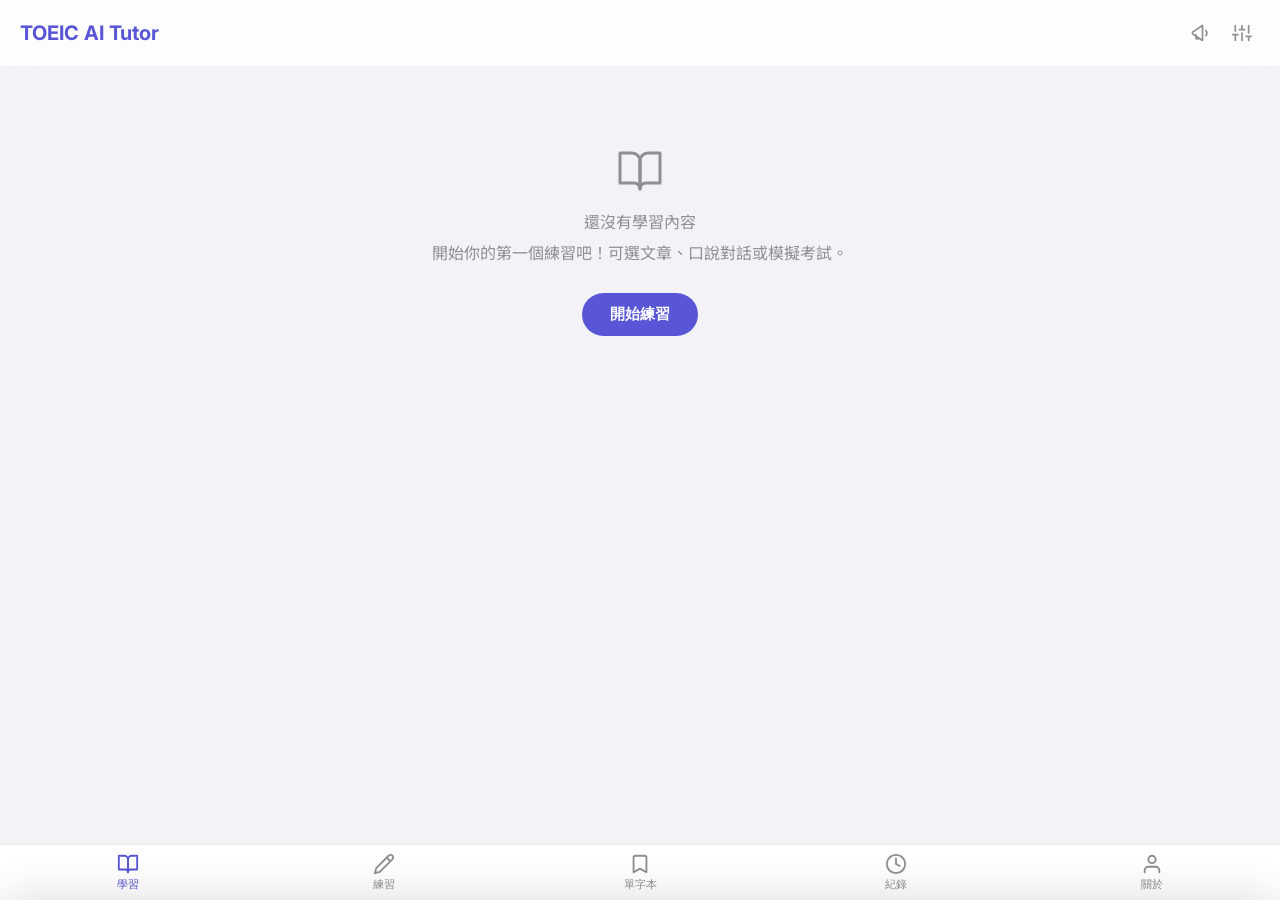
==== index.html @ 7ef3a1c5 "feat: 整合 PR #1 多 Provider（Gemini + OpenAI）支援 - 新增 OpenAI 文章生成、TTS、考試與單字查詢（apiOpenAI.js） - 新增供應商分派層 a" ====
<!DOCTYPE html>
<html lang="zh-TW">
<head>
    <meta charset="UTF-8">
    <meta name="viewport" content="width=device-width, initial-scale=1.0, maximum-scale=1.0, user-scalable=no">
    <title>TOEIC AI Tutor</title>
    <meta name="apple-mobile-web-app-capable" content="yes">
    <meta name="apple-mobile-web-app-status-bar-style" content="black-translucent">
    <meta name="theme-color" content="#5856D6">
    <link rel="manifest" href="./manifest.json">
    <link rel="apple-touch-icon" href="./assets/icons/icon-192.png">
    <link rel="preconnect" href="https://fonts.googleapis.com">
    <link rel="preconnect" href="https://fonts.gstatic.com" crossorigin>
    <link href="https://fonts.googleapis.com/css2?family=Inter:wght@400;500;600;700&family=Noto+Sans+TC:wght@400;500;700&display=swap" rel="stylesheet">
    <style>
      html.app-booting body > * {
        visibility: hidden;
      }
      html, body {
        -webkit-text-size-adjust: 100%;
        text-size-adjust: 100%;
      }
      html.app-booting #bootLoading {
        visibility: visible;
      }
      #bootLoading {
        position: fixed;
        inset: 0;
        display: flex;
        align-items: center;
        justify-content: center;
        background: #f2f2f7;
        z-index: 99999;
        contain: layout paint;
      }
      #bootLoading .boot-loading-card {
        display: flex;
        flex-direction: column;
        align-items: center;
        gap: 10px;
        color: #5856d6;
        font-weight: 600;
        line-height: 1;
      }
      #bootLoading .boot-loading-spinner {
        width: 30px;
        height: 30px;
        box-sizing: border-box;
        border-radius: 50%;
        border: 3px solid rgba(88, 86, 214, 0.2);
        border-top-color: #5856d6;
        animation: boot-spin 0.8s linear infinite;
      }
      @keyframes boot-spin {
        from { transform: rotate(0deg); }
        to { transform: rotate(360deg); }
      }
    </style>
    <!-- Google tag (gtag.js) -->
    <script async src="https://www.googletagmanager.com/gtag/js?id=G-3KMB363K29"></script>
    <script>
      window.dataLayer = window.dataLayer || [];
      function gtag(){dataLayer.push(arguments);}
      gtag('js', new Date());
      gtag('config', 'G-3KMB363K29');
    </script>
    <script src="https://accounts.google.com/gsi/client" async defer></script>
    <script>
      (function bootstrapAppAssets() {
        document.documentElement.classList.add('app-booting');
        var cssReady = false;
        var appReady = false;
        var revealed = false;
        var revealTimer = null;

        function revealApp() {
          if (revealed) return;
          revealed = true;
          if (revealTimer) clearTimeout(revealTimer);
          document.documentElement.classList.remove('app-booting');
          var loadingEl = document.getElementById('bootLoading');
          if (loadingEl) loadingEl.remove();
        }

        function checkReady() {
          if (cssReady && appReady) {
            revealApp();
          }
        }

        window.addEventListener('toeic-app-ready', function () {
          appReady = true;
          checkReady();
        }, { once: true });

        revealTimer = setTimeout(revealApp, 5000);

        function mountAssets(version) {
          var suffix = version ? ("?v=" + encodeURIComponent(version)) : "";
          var style = document.createElement('link');
          style.rel = 'stylesheet';
          style.href = "./assets/css/styles.css" + suffix;
          style.onload = function () {
            cssReady = true;
            checkReady();
          };
          style.onerror = function () {
            cssReady = true;
            checkReady();
          };
          document.head.appendChild(style);

          var entry = document.createElement('script');
          entry.type = 'module';
          entry.src = "./assets/js/main.js" + suffix;
          entry.onerror = revealApp;
          document.head.appendChild(entry);
        }

        fetch("./version.json?t=" + Date.now())
          .then(function (res) { return res.ok ? res.json() : null; })
          .then(function (data) {
            window.__TOEIC_VERSION_INFO__ = data || null;
            mountAssets(data && data.version ? data.version : "");
          })
          .catch(function () {
            window.__TOEIC_VERSION_INFO__ = null;
            mountAssets("");
          });
      })();
    </script>
</head>
<body>
    <div id="bootLoading" aria-live="polite" aria-label="Loading">
        <div class="boot-loading-card">
            <div class="boot-loading-spinner"></div>
            <div>Loading...</div>
        </div>
    </div>

    <header>
        <h1 data-i18n="appTitle">TOEIC AI Tutor</h1>
        <div class="header-right">
            <button class="announcement-btn" id="btnAnnouncement" aria-label="Announcement"><svg width="20" height="20" viewBox="0 0 24 24" fill="none" stroke="currentColor" stroke-width="2" stroke-linecap="round" stroke-linejoin="round"><path d="M3 11l12-8v18L3 13v-2Z"/><path d="M7 14v3a2 2 0 0 0 2 2h1"/><path d="M19 9a4 4 0 0 1 0 6"/></svg></button>
            <button class="settings-btn" id="btnSettings"><svg width="20" height="20" viewBox="0 0 24 24" fill="none" stroke="currentColor" stroke-width="2" stroke-linecap="round" stroke-linejoin="round"><path d="M4 21v-7M4 10V3M12 21v-9M12 8V3M20 21v-5M20 12V3M1 14h6M9 8h6M17 16h6"/></svg></button>
        </div>
    </header>

    <!-- TAB: Learn -->
    <div id="tabLearn" class="container">
        <div id="emptyState" class="empty-state">
            <div class="empty-icon"><svg width="48" height="48" viewBox="0 0 24 24" fill="none" stroke="currentColor" stroke-width="1.5" stroke-linecap="round" stroke-linejoin="round"><path d="M2 3h6a4 4 0 0 1 4 4v14a3 3 0 0 0-3-3H2z"/><path d="M22 3h-6a4 4 0 0 0-4 4v14a3 3 0 0 1 3-3h7z"/></svg></div>
            <p data-i18n="emptyTitle">還沒有學習內容</p>
            <p data-i18n="emptyDesc">開始你的第一個練習吧！可選文章、口說對話或模擬考試。</p>
            <button class="cta-btn" data-i18n="emptyStart">開始練習</button>
        </div>
        <div id="learningArea" class="hidden">
            <div class="article-card">
                <div class="article-meta" id="articleMeta"></div>
                <div id="articleContainer"></div>
                <div class="toggle-btn-row">
                    <button class="translate-toggle-btn" id="btnToggleEn">隱藏英文</button>
                    <button class="translate-toggle-btn" id="btnToggleZh">顯示中文</button>
                </div>
            </div>
            <h3 class="section-title" data-i18n="sectionVocabulary">核心單字 Vocabulary</h3>
            <div class="vocab-grid" id="vocabList"></div>
            <h3 class="section-title" id="phraseSectionTitle" data-i18n="sectionPhrases">常用片語 Key Phrases</h3>
            <div id="phraseList"></div>
        </div>
        <div class="hidden" id="speakingSessionView">
            <div class="speaking-status" id="speakingStatus" data-i18n="speakingStatusStopped">尚未開始對話</div>
            <div class="practice-inline-actions">
                <button class="wm-btn speaking-stop-btn speaking-primary-btn" id="btnStopSpeaking" data-i18n="speakingStopBtn">停止對話</button>
                <button class="wm-btn secondary speaking-stop-btn speaking-secondary-btn" id="btnSpeakingBack" data-i18n="speakingBackToConfig">返回主題設定</button>
            </div>
            <div class="speaking-log" id="speakingLog"></div>
        </div>
        <div class="exam-shell hidden" id="examShell">
            <div class="exam-meta" id="examMeta"></div>
            <div class="exam-content" id="examContent"></div>
            <div class="exam-actions" id="examActions"></div>
            <button class="wm-btn secondary exam-back-btn" id="btnExamBack" data-i18n="examBack">返回考試設定</button>
        </div>
    </div>

    <!-- TAB: Practice -->
    <div id="tabPractice" class="container hidden">
        <div class="practice-container">
            <h2 data-i18n="practiceModeTitle">練習模式</h2>
            <p class="subtitle" data-i18n="practiceModeSubtitle">選擇文章、口說或模擬考試</p>

            <div class="practice-mode-switch" id="practiceModeSwitch">
                <button class="practice-mode-btn active" data-mode="article" data-i18n="practiceModeArticle">文章練習</button>
                <button class="practice-mode-btn" data-mode="speaking" data-i18n="practiceModeSpeaking">口說對話</button>
                <button class="practice-mode-btn" data-mode="exam" data-i18n="practiceModeExam">模擬考試</button>
            </div>

            <div class="practice-mode-panel" id="practicePanelArticle">
                <h3 class="practice-label" data-i18n="targetScoreLabel">目標分數</h3>
                <p class="practice-note" data-i18n="targetScoreNote">根據你的多益程度選擇適合難度</p>
                <div class="score-selector" id="scoreSelector"></div>

                <div class="practice-section">
                    <h3 class="practice-label" data-i18n="customTopicLabel">自訂主題（選填）</h3>
                    <input type="text" class="topic-input" id="customTopic" data-i18n-placeholder="customTopicPlaceholder" placeholder="例如：機場報到、商業會議、餐廳點餐...">
                </div>
                <div class="practice-section">
                    <h3 class="practice-label" data-i18n="voiceLabel">朗讀語音</h3>
                    <div class="voice-selector" id="voiceSelector"></div>
                </div>
                <button class="generate-btn" id="btnGenerate" data-i18n="startLearningBtn">開始學習</button>
            </div>

            <div class="practice-mode-panel hidden" id="practicePanelSpeaking">
                <div id="speakingConfigView">
                    <h3 class="practice-label" data-i18n="speakingLevelLabel">口說等級</h3>
                    <div class="score-selector speaking-level-switch" id="speakingLevelSwitch">
                        <button class="score-chip speaking-level-chip" data-level="beginner" data-i18n="speakingLevelBeginner">初級</button>
                        <button class="score-chip speaking-level-chip" data-level="intermediate" data-i18n="speakingLevelIntermediate">中級</button>
                        <button class="score-chip speaking-level-chip" data-level="advanced" data-i18n="speakingLevelAdvanced">困難</button>
                    </div>
                    <div class="practice-section speaking-accent-section">
                        <h3 class="practice-label" data-i18n="speakingAccentLabel">英語腔調</h3>
                        <div class="voice-selector" id="speakingAccentSelector">
                            <button type="button" class="voice-chip" data-accent="us" data-i18n="speakingAccentOptionUsLabel">美式</button>
                            <button type="button" class="voice-chip" data-accent="uk" data-i18n="speakingAccentOptionUkLabel">英式</button>
                            <button type="button" class="voice-chip" data-accent="au" data-i18n="speakingAccentOptionAuLabel">澳洲</button>
                            <button type="button" class="voice-chip" data-accent="in" data-i18n="speakingAccentOptionInLabel">印度</button>
                            <button type="button" class="voice-chip active" data-accent="random" data-i18n="speakingAccentOptionRandomLabel">隨機</button>
                        </div>
                    </div>
                    <h3 class="practice-label" data-i18n="topicSelectLabel">主題（可選一個）</h3>
                    <div class="topic-preset-group" id="speakingPresetGroup">
                        <button class="topic-chip active" data-topic-key="topicAirportBoarding" data-i18n="topicAirportBoarding">機場通關與登機</button>
                        <button class="topic-chip" data-topic-key="topicBusinessMeeting" data-i18n="topicBusinessMeeting">商務會議與簡報</button>
                        <button class="topic-chip" data-topic-key="topicCustomerSupport" data-i18n="topicCustomerSupport">電話客服與問題排除</button>
                        <button class="topic-chip" data-topic-key="topicQuoteNegotiation" data-i18n="topicQuoteNegotiation">報價談判與合約討論</button>
                        <button class="topic-chip" data-topic-key="topicHotelBooking" data-i18n="topicHotelBooking">飯店訂房與改期</button>
                        <button class="topic-chip" data-topic-key="topicRestaurantComplaints" data-i18n="topicRestaurantComplaints">餐廳訂位與抱怨處理</button>
                        <button class="topic-chip" data-topic-key="topicCrossTeamCollaboration" data-i18n="topicCrossTeamCollaboration">跨部門合作與進度追蹤</button>
                        <button class="topic-chip" data-topic-key="topicInterviewSelfIntro" data-i18n="topicInterviewSelfIntro">面試與自我介紹</button>
                    </div>
                    <div class="practice-section">
                        <h3 class="practice-label" data-i18n="customTopicLabel">自訂主題（選填）</h3>
                        <input type="text" class="topic-input" id="speakingCustomTopic" data-i18n-placeholder="speakingCustomTopicPlaceholder" placeholder="例如：談判報價、面試自我介紹、訂房問題處理...">
                    </div>
                    <button class="generate-btn" id="btnStartSpeaking" data-i18n="startSpeakingBtn">開始口說對話</button>
                </div>
            </div>

            <div class="practice-mode-panel hidden" id="practicePanelExam">
                <div id="examConfigView">
                    <h3 class="practice-label" data-i18n="examConfigTitle">考試設定</h3>
                    <p class="practice-note" data-i18n="examConfigNote">依目前目標分數生成四類題目：聽力 3 題 / 閱讀 3 篇 3 題 / 單字 3 題 / 文法 3 題</p>
                    <div class="score-selector" id="examScoreSelector"></div>
                    <button class="generate-btn" id="btnStartExam" data-i18n="startExamBtn">開始模擬考試</button>
                </div>
            </div>
        </div>
    </div>

    <!-- TAB: Vocab -->
    <div id="tabVocab" class="container hidden">
        <div class="vocab-tab-header">
            <h3 class="section-title" data-i18n="vocabNotebookTitle">單字本 Vocabulary</h3>
            <span class="vocab-tab-count" id="vocabCount">0 個單字</span>
        </div>
        <div class="vocab-subtab-switch" id="vocabSubtabSwitch">
            <button class="vocab-subtab-btn active" data-vocab-subtab="notebook" data-i18n="vocabSubtabNotebook">單字本</button>
            <button class="vocab-subtab-btn" data-vocab-subtab="lookup" data-i18n="vocabSubtabLookup">查單字</button>
        </div>
        <div id="vocabNotebookPanel">
            <div id="srsReviewEntry"></div>
            <div id="savedWordsList"></div>
        </div>
        <div id="vocabLookupPanel" class="hidden">
            <div class="vocab-lookup-input-wrap">
                <div class="vocab-lookup-input-inner">
                    <input type="text" id="vocabLookupInput" class="topic-input vocab-lookup-input" data-i18n-placeholder="vocabLookupPlaceholder" placeholder="輸入英文單字或片語，例如: look forward to">
                    <button id="btnClearVocabLookup" class="vocab-clear-btn hidden" aria-label="Clear input">&times;</button>
                </div>
                <button class="generate-btn vocab-lookup-btn" id="btnVocabLookup" data-i18n="vocabLookupBtn">查詢</button>
            </div>
            <p class="vocab-lookup-hint" data-i18n="vocabLookupHint">可查詢單字或常用片語、例句，並加入 SRS 單字本複習。</p>
            <div id="vocabLookupResult"></div>
        </div>
    </div>

    <!-- TAB: History -->
    <div id="tabHistory" class="container hidden">
        <h3 class="section-title" style="margin-top: 10px;" data-i18n="historyTitle">學習紀錄 History</h3>
        <div id="historyList"></div>
        <button id="btnClearHistory" style="font-size:13px; color:red; background:none; border:none; margin-top:10px;" data-i18n="clearAllHistoryBtn">清除全部紀錄</button>
    </div>

    <!-- TAB: About -->
    <div id="tabAbout" class="container hidden">
        <div class="about-page">
            <div class="about-icon-circle">
                <svg width="48" height="48" viewBox="0 0 24 24" fill="none" stroke="currentColor" stroke-width="1.5" stroke-linecap="round" stroke-linejoin="round"><path d="M20 21v-2a4 4 0 0 0-4-4H8a4 4 0 0 0-4 4v2"/><circle cx="12" cy="7" r="4"/></svg>
            </div>
            <h2 class="about-name">Bruce Yang</h2>
            <p class="about-bio" data-i18n-html="aboutBio">TOEIC AI Tutor 開發者<br>熱愛用技術解決學習問題，希望讓每個人都能輕鬆學英文。<br>如果這個工具對你有幫助，歡迎給我一點鼓勵！</p>

            <div class="about-links">
                <a href="https://www.facebook.com/bruce.yang.94" target="_blank" rel="noopener" class="about-link-card">
                    <span class="about-link-icon fb"><svg width="22" height="22" viewBox="0 0 24 24" fill="currentColor"><path d="M24 12.073c0-6.627-5.373-12-12-12s-12 5.373-12 12c0 5.99 4.388 10.954 10.125 11.854v-8.385H7.078v-3.47h3.047V9.43c0-3.007 1.792-4.669 4.533-4.669 1.312 0 2.686.235 2.686.235v2.953H15.83c-1.491 0-1.956.925-1.956 1.874v2.25h3.328l-.532 3.47h-2.796v8.385C19.612 23.027 24 18.062 24 12.073z"/></svg></span>
                    <span class="about-link-text">
                        <span class="about-link-title">Facebook</span>
                        <span class="about-link-desc" data-i18n="aboutFacebookDesc">追蹤我的動態</span>
                    </span>
                    <span class="about-link-arrow"><svg width="16" height="16" viewBox="0 0 24 24" fill="none" stroke="currentColor" stroke-width="2" stroke-linecap="round" stroke-linejoin="round"><polyline points="9 18 15 12 9 6"/></svg></span>
                </a>
                <a href="https://www.linkedin.com/in/chun-hsiang-yang-b17238165" target="_blank" rel="noopener" class="about-link-card">
                    <span class="about-link-icon linkedin"><svg width="22" height="22" viewBox="0 0 24 24" fill="currentColor"><path d="M20.447 20.452h-3.554v-5.569c0-1.328-.027-3.037-1.852-3.037-1.853 0-2.136 1.445-2.136 2.939v5.667H9.351V9h3.414v1.561h.046c.477-.9 1.637-1.85 3.37-1.85 3.601 0 4.267 2.37 4.267 5.455v6.286zM5.337 7.433a2.062 2.062 0 0 1-2.063-2.065 2.064 2.064 0 1 1 2.063 2.065zm1.782 13.019H3.555V9h3.564v11.452zM22.225 0H1.771C.792 0 0 .774 0 1.729v20.542C0 23.227.792 24 1.771 24h20.451C23.2 24 24 23.227 24 22.271V1.729C24 .774 23.2 0 22.222 0h.003z"/></svg></span>
                    <span class="about-link-text">
                        <span class="about-link-title">LinkedIn</span>
                        <span class="about-link-desc" data-i18n="aboutLinkedinDesc">了解我的專業背景</span>
                    </span>
                    <span class="about-link-arrow"><svg width="16" height="16" viewBox="0 0 24 24" fill="none" stroke="currentColor" stroke-width="2" stroke-linecap="round" stroke-linejoin="round"><polyline points="9 18 15 12 9 6"/></svg></span>
                </a>
                <a href="https://github.com/brucefay1115/toeic-learning" target="_blank" rel="noopener" class="about-link-card">
                    <span class="about-link-icon github"><svg width="22" height="22" viewBox="0 0 24 24" fill="currentColor"><path d="M12 .297c-6.63 0-12 5.373-12 12 0 5.303 3.438 9.8 8.205 11.385.6.113.82-.258.82-.577 0-.285-.01-1.04-.015-2.04-3.338.724-4.042-1.61-4.042-1.61C4.422 18.07 3.633 17.7 3.633 17.7c-1.087-.744.084-.729.084-.729 1.205.084 1.838 1.236 1.838 1.236 1.07 1.835 2.809 1.305 3.495.998.108-.776.417-1.305.76-1.605-2.665-.3-5.466-1.332-5.466-5.93 0-1.31.465-2.38 1.235-3.22-.135-.303-.54-1.523.105-3.176 0 0 1.005-.322 3.3 1.23.96-.267 1.98-.399 3-.405 1.02.006 2.04.138 3 .405 2.28-1.552 3.285-1.23 3.285-1.23.645 1.653.24 2.873.12 3.176.765.84 1.23 1.91 1.23 3.22 0 4.61-2.805 5.625-5.475 5.92.42.36.81 1.096.81 2.22 0 1.606-.015 2.896-.015 3.286 0 .315.21.69.825.57C20.565 22.092 24 17.592 24 12.297c0-6.627-5.373-12-12-12"/></svg></span>
                    <span class="about-link-text">
                        <span class="about-link-title">GitHub</span>
                        <span class="about-link-desc" data-i18n="aboutGithubDesc">查看開源程式碼，歡迎 Star ⭐</span>
                    </span>
                    <span class="about-link-arrow"><svg width="16" height="16" viewBox="0 0 24 24" fill="none" stroke="currentColor" stroke-width="2" stroke-linecap="round" stroke-linejoin="round"><polyline points="9 18 15 12 9 6"/></svg></span>
                </a>
                <a href="mailto:brucefay1115@gmail.com" class="about-link-card">
                    <span class="about-link-icon email"><svg width="22" height="22" viewBox="0 0 24 24" fill="none" stroke="currentColor" stroke-width="2" stroke-linecap="round" stroke-linejoin="round"><rect x="2" y="4" width="20" height="16" rx="2"/><path d="m22 7-8.97 5.7a1.94 1.94 0 0 1-2.06 0L2 7"/></svg></span>
                    <span class="about-link-text">
                        <span class="about-link-title" data-i18n="aboutFeedbackTitle">Bug 回報 / 建議</span>
                        <span class="about-link-desc">brucefay1115@gmail.com</span>
                    </span>
                    <span class="about-link-arrow"><svg width="16" height="16" viewBox="0 0 24 24" fill="none" stroke="currentColor" stroke-width="2" stroke-linecap="round" stroke-linejoin="round"><polyline points="9 18 15 12 9 6"/></svg></span>
                </a>
                <a href="https://buymeacoffee.com/brucefay110" target="_blank" rel="noopener" class="about-link-card coffee">
                    <span class="about-link-icon coffee"><svg width="22" height="22" viewBox="0 0 24 24" fill="none" stroke="currentColor" stroke-width="2" stroke-linecap="round" stroke-linejoin="round"><path d="M17 8h1a4 4 0 1 1 0 8h-1"/><path d="M3 8h14v9a4 4 0 0 1-4 4H7a4 4 0 0 1-4-4Z"/><line x1="6" x2="6" y1="2" y2="4"/><line x1="10" x2="10" y1="2" y2="4"/><line x1="14" x2="14" y1="2" y2="4"/></svg></span>
                    <span class="about-link-text">
                        <span class="about-link-title">Buy Me a Coffee</span>
                        <span class="about-link-desc" data-i18n="aboutCoffeeDesc">請我喝杯咖啡，支持持續開發 ☕</span>
                    </span>
                    <span class="about-link-arrow"><svg width="16" height="16" viewBox="0 0 24 24" fill="none" stroke="currentColor" stroke-width="2" stroke-linecap="round" stroke-linejoin="round"><polyline points="9 18 15 12 9 6"/></svg></span>
                </a>
            </div>

            <p class="about-version" id="appVersion"></p>
            <p class="about-footer" data-i18n="aboutFooter">Made with ❤️ by Bruce Yang</p>
        </div>
    </div>

    <nav class="tab-bar">
        <button class="tab-btn active" data-tab="learn">
            <span class="tab-icon"><svg width="22" height="22" viewBox="0 0 24 24" fill="none" stroke="currentColor" stroke-width="2" stroke-linecap="round" stroke-linejoin="round"><path d="M2 3h6a4 4 0 0 1 4 4v14a3 3 0 0 0-3-3H2z"/><path d="M22 3h-6a4 4 0 0 0-4 4v14a3 3 0 0 1 3-3h7z"/></svg></span>
            <span class="tab-label" data-i18n="tabsLearn">學習</span>
        </button>
        <button class="tab-btn" data-tab="practice">
            <span class="tab-icon"><svg width="22" height="22" viewBox="0 0 24 24" fill="none" stroke="currentColor" stroke-width="2" stroke-linecap="round" stroke-linejoin="round"><path d="M17 3a2.85 2.83 0 1 1 4 4L7.5 20.5 2 22l1.5-5.5Z"/><path d="m15 5 4 4"/></svg></span>
            <span class="tab-label" data-i18n="tabsPractice">練習</span>
        </button>
        <button class="tab-btn" data-tab="vocab">
            <span class="tab-icon"><svg width="22" height="22" viewBox="0 0 24 24" fill="none" stroke="currentColor" stroke-width="2" stroke-linecap="round" stroke-linejoin="round"><path d="m19 21-7-4-7 4V5a2 2 0 0 1 2-2h10a2 2 0 0 1 2 2v16z"/></svg></span>
            <span class="tab-label" data-i18n="tabsVocab">單字本</span>
        </button>
        <button class="tab-btn" data-tab="history">
            <span class="tab-icon"><svg width="22" height="22" viewBox="0 0 24 24" fill="none" stroke="currentColor" stroke-width="2" stroke-linecap="round" stroke-linejoin="round"><circle cx="12" cy="12" r="10"/><polyline points="12 6 12 12 16 14"/></svg></span>
            <span class="tab-label" data-i18n="tabsHistory">紀錄</span>
        </button>
        <button class="tab-btn" data-tab="about">
            <span class="tab-icon"><svg width="22" height="22" viewBox="0 0 24 24" fill="none" stroke="currentColor" stroke-width="2" stroke-linecap="round" stroke-linejoin="round"><path d="M20 21v-2a4 4 0 0 0-4-4H8a4 4 0 0 0-4 4v2"/><circle cx="12" cy="7" r="4"/></svg></span>
            <span class="tab-label" data-i18n="tabsAbout">關於</span>
        </button>
    </nav>

    <div class="player-bar hidden" id="playerBar">
        <button class="play-btn" id="btnPlayPause"><svg width="20" height="20" viewBox="0 0 24 24" fill="currentColor" stroke="none"><polygon points="6 3 20 12 6 21 6 3"/></svg></button>
        <div class="progress-container" id="progressContainer"><div class="progress-fill" id="progressBar"></div></div>
        <button class="speed-btn" id="btnSpeed">1.0x</button>
    </div>

    <div class="word-modal" id="wordModal">
        <div class="wm-header">
            <div class="wm-word" id="wmWord">Word</div>
            <button class="large-speaker" id="btnWordAudio"><svg width="24" height="24" viewBox="0 0 24 24" fill="none" stroke="currentColor" stroke-width="2.5" stroke-linecap="round" stroke-linejoin="round"><polygon points="11 5 6 9 2 9 2 15 6 15 11 19 11 5"/><path d="M15.54 8.46a5 5 0 0 1 0 7.07"/></svg></button>
        </div>
        <div class="wm-meta"><span id="wmPos">n.</span> <span id="wmIpa">/IPA/</span></div>
        <div id="wmVerbForms" class="wm-verb-forms hidden" aria-live="polite"></div>
        <div class="wm-def" id="wmDef">Definition</div>
        <div style="font-style: italic; color: #666; margin-bottom: 6px; display: flex; align-items: center;" id="wmEx">
            <span id="wmExText">Example.</span>
            <button class="mini-speaker" id="wmExSpeakBtn" style="margin-left:5px;"><svg width="14" height="14" viewBox="0 0 24 24" fill="none" stroke="currentColor" stroke-width="2.5" stroke-linecap="round" stroke-linejoin="round"><polygon points="11 5 6 9 2 9 2 15 6 15 11 19 11 5"/><path d="M15.54 8.46a5 5 0 0 1 0 7.07"/></svg></button>
        </div>
        <div style="font-size: 14px; color: var(--text-sub); margin-bottom: 20px;" id="wmExZh" class="hidden"></div>
        <div id="wmActionArea" class="wm-actions"></div>
        <button class="wm-btn secondary" data-i18n="settingsClose">關閉</button>
    </div>

    <div class="modal-overlay" id="keyModal">
        <div class="modal-card">
            <div class="settings-scroll-body">
            <h3 data-i18n="settingsTitle">設定</h3>

            <section class="settings-section">
                <h3 class="practice-label settings-label-center" data-i18n="settingsProviderLabel">API 供應商</h3>
                <select id="providerSelect" class="topic-input" style="margin-bottom: 12px;">
                    <option value="gemini">Google Gemini</option>
                    <option value="openai">OpenAI</option>
                </select>
                <h3 class="practice-label settings-label-center" data-i18n="settingsModelLabel">模型</h3>
                <select id="modelSelect" class="topic-input" style="margin-bottom: 8px;"></select>
                <div id="customModelRow" class="hidden" style="margin-bottom: 20px;">
                    <input type="text" id="customModelInput" class="topic-input" style="width:100%; box-sizing:border-box;" placeholder="e.g. gemini-2.5-pro-latest">
                </div>

                <div id="geminiKeySection">
                    <h3 class="practice-label settings-label-center" data-i18n="settingsGeminiApiLabel">Gemini API Key</h3>
                    <a href="https://aistudio.google.com/app/apikey" target="_blank" class="api-guide-link settings-api-guide-link">
                        <svg width="16" height="16" viewBox="0 0 24 24" fill="none" stroke="currentColor" stroke-width="2" stroke-linecap="round" stroke-linejoin="round"><path d="m21 2-2 2m-7.61 7.61a5.5 5.5 0 1 1-7.78 7.78 5.5 5.5 0 0 1 7.78-7.78Zm0 0L15.5 7.5m0 0 3 3L22 7l-3-3m-3.5 3.5L19 4"/></svg>
                        <span><span data-i18n="settingsGetApiKey">點此取得 Google API Key</span><br><span style="font-size:11px; font-weight:400;" data-i18n="settingsGoogleLoginHint">(需登入 Google 帳號)</span></span>
                    </a>
                    <div class="input-group vocab-lookup-input-inner" style="margin-bottom: 8px;">
                        <input type="password" id="apiKeyInput" style="padding-right: 32px;" placeholder="Paste Gemini API Key here...">
                        <button type="button" id="btnClearApiKey" class="vocab-clear-btn hidden" aria-label="Clear input">&times;</button>
                    </div>
                </div>

                <div id="openaiKeySection" class="hidden">
                    <h3 class="practice-label settings-label-center" data-i18n="settingsOpenAIApiLabel">OpenAI API Key</h3>
                    <a href="https://platform.openai.com/api-keys" target="_blank" class="api-guide-link settings-api-guide-link">
                        <svg width="16" height="16" viewBox="0 0 24 24" fill="none" stroke="currentColor" stroke-width="2" stroke-linecap="round" stroke-linejoin="round"><path d="m21 2-2 2m-7.61 7.61a5.5 5.5 0 1 1-7.78 7.78 5.5 5.5 0 0 1 7.78-7.78Zm0 0L15.5 7.5m0 0 3 3L22 7l-3-3m-3.5 3.5L19 4"/></svg>
                        <span><span data-i18n="settingsGetOpenAIApiKey">點此取得 OpenAI API Key</span><br><span style="font-size:11px; font-weight:400;" data-i18n="settingsOpenAILoginHint">(需登入 OpenAI 帳號)</span></span>
                    </a>
                    <div class="input-group vocab-lookup-input-inner" style="margin-bottom: 8px;">
                        <input type="password" id="openaiApiKeyInput" style="padding-right: 32px;" placeholder="Paste OpenAI API Key here...">
                        <button type="button" id="btnClearOpenAIApiKey" class="vocab-clear-btn hidden" aria-label="Clear input">&times;</button>
                    </div>
                </div>

                <button type="button" id="btnTestApiKey" class="wm-btn secondary" style="width:100%; margin-top:4px;" data-i18n="settingsTestApiKey">測試 API Key</button>
                <div id="apiTestResult" style="display:none; font-size:13px; padding:8px 10px; border-radius:8px; margin-top:8px;"></div>
                <p style="font-size: 12px; color: #999; margin-top: 10px;" data-i18n="settingsLocalStorageNote">Key 僅儲存於本地裝置 (IndexedDB)，不會備份到 Google Drive</p>
            </section>

            <section class="settings-section">
                <h3 class="practice-label settings-label-center" data-i18n="settingsLanguageLabel">介面語言</h3>
                <select id="localeSelect" class="topic-input"></select>
                <p style="font-size:12px; color:#999; margin-top:8px;" data-i18n="settingsLanguageHint">AI 解說與翻譯將依此語言輸出。</p>
            </section>

            <section class="settings-section">
            <div class="cloud-section">
                <h4>
                    <svg width="16" height="16" viewBox="0 0 24 24" fill="none" stroke="currentColor" stroke-width="2" stroke-linecap="round" stroke-linejoin="round"><path d="M17.5 19H9a7 7 0 1 1 6.71-9h1.79a4.5 4.5 0 1 1 0 9Z"/></svg>
                    <span data-i18n="cloudBackupTitle">雲端備份 Cloud Backup</span>
                </h4>
                <p style="font-size:12px; color:#999; margin: 0 0 10px;" data-i18n="cloudBackupNote">雲端僅同步學習紀錄與單字，不包含 API Key。</p>
                <div id="cloudAuthArea">
                    <button class="cloud-login-btn" id="btnCloudLogin">
                        <svg width="18" height="18" viewBox="0 0 48 48"><path fill="#EA4335" d="M24 9.5c3.54 0 6.71 1.22 9.21 3.6l6.85-6.85C35.9 2.38 30.47 0 24 0 14.62 0 6.51 5.38 2.56 13.22l7.98 6.19C12.43 13.72 17.74 9.5 24 9.5z"/><path fill="#4285F4" d="M46.98 24.55c0-1.57-.15-3.09-.38-4.55H24v9.02h12.94c-.58 2.96-2.26 5.48-4.78 7.18l7.73 6c4.51-4.18 7.09-10.36 7.09-17.65z"/><path fill="#FBBC05" d="M10.53 28.59c-.48-1.45-.76-2.99-.76-4.59s.27-3.14.76-4.59l-7.98-6.19C.92 16.46 0 20.12 0 24c0 3.88.92 7.54 2.56 10.78l7.97-6.19z"/><path fill="#34A853" d="M24 48c6.48 0 11.93-2.13 15.89-5.81l-7.73-6c-2.15 1.45-4.92 2.3-8.16 2.3-6.26 0-11.57-4.22-13.47-9.91l-7.98 6.19C6.51 42.62 14.62 48 24 48z"/></svg>
                        <span data-i18n="cloudLoginBtn">使用 Google 帳號登入</span>
                    </button>
                </div>
                <div id="cloudUserArea" class="hidden">
                    <div class="cloud-user-info">
                        <div class="cloud-user-avatar" id="cloudAvatar">G</div>
                        <div class="cloud-user-detail">
                            <div class="cloud-user-name" id="cloudUserName">User</div>
                            <div class="cloud-user-email" id="cloudUserEmail">user@gmail.com</div>
                        </div>
                    </div>
                    <div class="cloud-actions">
                        <button class="cloud-action-btn primary" id="btnBackupNow" data-i18n="cloudBackupNowBtn">立即備份</button>
                        <button class="cloud-action-btn" id="btnRestore" data-i18n="cloudRestoreBtn">從雲端還原</button>
                        <button class="cloud-action-btn danger" id="btnCloudLogout" data-i18n="cloudLogoutBtn">登出</button>
                    </div>
                    <div class="cloud-last-sync" id="cloudLastSync"></div>
                </div>
            </div>
            </section>

            <div class="settings-bottom-actions">
                <button class="generate-btn settings-action-btn" id="btnSaveApiKey" data-i18n="settingsSave">儲存</button>
                <button class="wm-btn secondary settings-action-btn" id="btnCloseKeyModal" style="display: none;" data-i18n="settingsClose">關閉</button>
            </div>
            </div>
        </div>
    </div>

    <div class="modal-overlay" id="announcementModal">
        <div class="modal-card announcement-modal-card">
            <h3 id="announcementTitle">公告</h3>
            <p id="announcementMessage" class="announcement-message">載入中...</p>
            <button class="wm-btn secondary" id="btnCloseAnnouncementModal">關閉</button>
        </div>
    </div>

    <div class="srs-overlay hidden" id="srsOverlay">
        <div class="srs-content">
            <div class="srs-top-bar">
                <button class="srs-close-btn"><svg width="24" height="24" viewBox="0 0 24 24" fill="none" stroke="currentColor" stroke-width="2" stroke-linecap="round" stroke-linejoin="round"><path d="M18 6 6 18"/><path d="m6 6 12 12"/></svg></button>
                <span class="srs-progress-text" id="srsProgressText">1 / 9</span>
                <span class="srs-phase-badge" id="srsPhaseBadge" data-i18n="srsPhaseBadgeDefault">英文 → 中文</span>
            </div>
            <div class="srs-question-area" id="srsQuestionArea"></div>
            <div class="srs-options-area" id="srsOptionsArea"></div>
        </div>
    </div>

    <audio id="mainAudio"></audio>

</body>
</html>
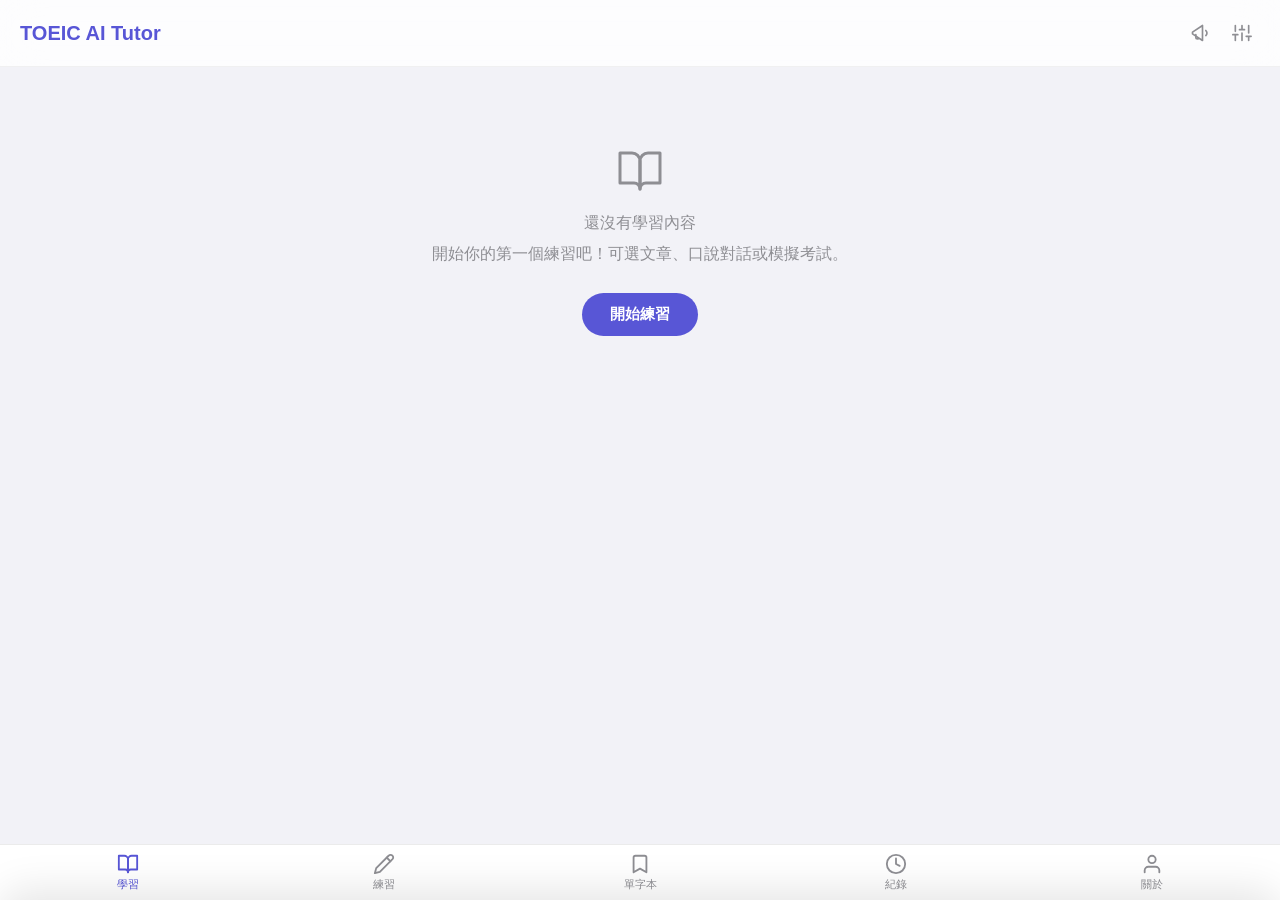
==== commit 5402e283: "fix(security): 移除追蹤碼並強化 API Key 與 Drive 備份安全 - 移除 GA/GTM，新增 CSP 並將 bootstrap 移至外部檔案 - Google Drive 改" ====
--- a/index.html
+++ b/index.html
@@ -3,11 +3,14 @@
 <head>
     <meta charset="UTF-8">
     <meta name="viewport" content="width=device-width, initial-scale=1.0, maximum-scale=1.0, user-scalable=no">
+    <!-- Inline scripts and inline event handlers are intentionally not allowed. -->
+    <meta http-equiv="Content-Security-Policy" content="default-src 'self'; script-src 'self' https://accounts.google.com https://esm.run https://cdn.jsdelivr.net; connect-src 'self' https: http:; img-src 'self' data: blob: https://*.googleusercontent.com; media-src 'self' data: blob:; style-src 'self' 'unsafe-inline' https://fonts.googleapis.com; font-src 'self' https://fonts.gstatic.com; frame-src https://accounts.google.com; worker-src 'self'; manifest-src 'self'; object-src 'none'; base-uri 'self'; form-action 'self'">
     <title>TOEIC AI Tutor</title>
     <meta name="apple-mobile-web-app-capable" content="yes">
     <meta name="apple-mobile-web-app-status-bar-style" content="black-translucent">
     <meta name="theme-color" content="#5856D6">
     <link rel="manifest" href="./manifest.json">
+    <link rel="icon" href="./assets/icons/icon-192.png">
     <link rel="apple-touch-icon" href="./assets/icons/icon-192.png">
     <link rel="preconnect" href="https://fonts.googleapis.com">
     <link rel="preconnect" href="https://fonts.gstatic.com" crossorigin>
@@ -56,79 +59,8 @@
         to { transform: rotate(360deg); }
       }
     </style>
-    <!-- Google tag (gtag.js) -->
-    <script async src="https://www.googletagmanager.com/gtag/js?id=G-3KMB363K29"></script>
-    <script>
-      window.dataLayer = window.dataLayer || [];
-      function gtag(){dataLayer.push(arguments);}
-      gtag('js', new Date());
-      gtag('config', 'G-3KMB363K29');
-    </script>
     <script src="https://accounts.google.com/gsi/client" async defer></script>
-    <script>
-      (function bootstrapAppAssets() {
-        document.documentElement.classList.add('app-booting');
-        var cssReady = false;
-        var appReady = false;
-        var revealed = false;
-        var revealTimer = null;
-
-        function revealApp() {
-          if (revealed) return;
-          revealed = true;
-          if (revealTimer) clearTimeout(revealTimer);
-          document.documentElement.classList.remove('app-booting');
-          var loadingEl = document.getElementById('bootLoading');
-          if (loadingEl) loadingEl.remove();
-        }
-
-        function checkReady() {
-          if (cssReady && appReady) {
-            revealApp();
-          }
-        }
-
-        window.addEventListener('toeic-app-ready', function () {
-          appReady = true;
-          checkReady();
-        }, { once: true });
-
-        revealTimer = setTimeout(revealApp, 5000);
-
-        function mountAssets(version) {
-          var suffix = version ? ("?v=" + encodeURIComponent(version)) : "";
-          var style = document.createElement('link');
-          style.rel = 'stylesheet';
-          style.href = "./assets/css/styles.css" + suffix;
-          style.onload = function () {
-            cssReady = true;
-            checkReady();
-          };
-          style.onerror = function () {
-            cssReady = true;
-            checkReady();
-          };
-          document.head.appendChild(style);
-
-          var entry = document.createElement('script');
-          entry.type = 'module';
-          entry.src = "./assets/js/main.js" + suffix;
-          entry.onerror = revealApp;
-          document.head.appendChild(entry);
-        }
-
-        fetch("./version.json?t=" + Date.now())
-          .then(function (res) { return res.ok ? res.json() : null; })
-          .then(function (data) {
-            window.__TOEIC_VERSION_INFO__ = data || null;
-            mountAssets(data && data.version ? data.version : "");
-          })
-          .catch(function () {
-            window.__TOEIC_VERSION_INFO__ = null;
-            mountAssets("");
-          });
-      })();
-    </script>
+    <script src="./assets/js/boot.js"></script>
 </head>
 <body>
     <div id="bootLoading" aria-live="polite" aria-label="Loading">
@@ -304,7 +236,7 @@
             <p class="about-bio" data-i18n-html="aboutBio">TOEIC AI Tutor 開發者<br>熱愛用技術解決學習問題，希望讓每個人都能輕鬆學英文。<br>如果這個工具對你有幫助，歡迎給我一點鼓勵！</p>
 
             <div class="about-links">
-                <a href="https://www.facebook.com/bruce.yang.94" target="_blank" rel="noopener" class="about-link-card">
+                <a href="https://www.facebook.com/bruce.yang.94" target="_blank" rel="noopener noreferrer" class="about-link-card">
                     <span class="about-link-icon fb"><svg width="22" height="22" viewBox="0 0 24 24" fill="currentColor"><path d="M24 12.073c0-6.627-5.373-12-12-12s-12 5.373-12 12c0 5.99 4.388 10.954 10.125 11.854v-8.385H7.078v-3.47h3.047V9.43c0-3.007 1.792-4.669 4.533-4.669 1.312 0 2.686.235 2.686.235v2.953H15.83c-1.491 0-1.956.925-1.956 1.874v2.25h3.328l-.532 3.47h-2.796v8.385C19.612 23.027 24 18.062 24 12.073z"/></svg></span>
                     <span class="about-link-text">
                         <span class="about-link-title">Facebook</span>
@@ -312,7 +244,7 @@
                     </span>
                     <span class="about-link-arrow"><svg width="16" height="16" viewBox="0 0 24 24" fill="none" stroke="currentColor" stroke-width="2" stroke-linecap="round" stroke-linejoin="round"><polyline points="9 18 15 12 9 6"/></svg></span>
                 </a>
-                <a href="https://www.linkedin.com/in/chun-hsiang-yang-b17238165" target="_blank" rel="noopener" class="about-link-card">
+                <a href="https://www.linkedin.com/in/chun-hsiang-yang-b17238165" target="_blank" rel="noopener noreferrer" class="about-link-card">
                     <span class="about-link-icon linkedin"><svg width="22" height="22" viewBox="0 0 24 24" fill="currentColor"><path d="M20.447 20.452h-3.554v-5.569c0-1.328-.027-3.037-1.852-3.037-1.853 0-2.136 1.445-2.136 2.939v5.667H9.351V9h3.414v1.561h.046c.477-.9 1.637-1.85 3.37-1.85 3.601 0 4.267 2.37 4.267 5.455v6.286zM5.337 7.433a2.062 2.062 0 0 1-2.063-2.065 2.064 2.064 0 1 1 2.063 2.065zm1.782 13.019H3.555V9h3.564v11.452zM22.225 0H1.771C.792 0 0 .774 0 1.729v20.542C0 23.227.792 24 1.771 24h20.451C23.2 24 24 23.227 24 22.271V1.729C24 .774 23.2 0 22.222 0h.003z"/></svg></span>
                     <span class="about-link-text">
                         <span class="about-link-title">LinkedIn</span>
@@ -320,7 +252,7 @@
                     </span>
                     <span class="about-link-arrow"><svg width="16" height="16" viewBox="0 0 24 24" fill="none" stroke="currentColor" stroke-width="2" stroke-linecap="round" stroke-linejoin="round"><polyline points="9 18 15 12 9 6"/></svg></span>
                 </a>
-                <a href="https://github.com/brucefay1115/toeic-learning" target="_blank" rel="noopener" class="about-link-card">
+                <a href="https://github.com/brucefay1115/toeic-learning" target="_blank" rel="noopener noreferrer" class="about-link-card">
                     <span class="about-link-icon github"><svg width="22" height="22" viewBox="0 0 24 24" fill="currentColor"><path d="M12 .297c-6.63 0-12 5.373-12 12 0 5.303 3.438 9.8 8.205 11.385.6.113.82-.258.82-.577 0-.285-.01-1.04-.015-2.04-3.338.724-4.042-1.61-4.042-1.61C4.422 18.07 3.633 17.7 3.633 17.7c-1.087-.744.084-.729.084-.729 1.205.084 1.838 1.236 1.838 1.236 1.07 1.835 2.809 1.305 3.495.998.108-.776.417-1.305.76-1.605-2.665-.3-5.466-1.332-5.466-5.93 0-1.31.465-2.38 1.235-3.22-.135-.303-.54-1.523.105-3.176 0 0 1.005-.322 3.3 1.23.96-.267 1.98-.399 3-.405 1.02.006 2.04.138 3 .405 2.28-1.552 3.285-1.23 3.285-1.23.645 1.653.24 2.873.12 3.176.765.84 1.23 1.91 1.23 3.22 0 4.61-2.805 5.625-5.475 5.92.42.36.81 1.096.81 2.22 0 1.606-.015 2.896-.015 3.286 0 .315.21.69.825.57C20.565 22.092 24 17.592 24 12.297c0-6.627-5.373-12-12-12"/></svg></span>
                     <span class="about-link-text">
                         <span class="about-link-title">GitHub</span>
@@ -336,7 +268,7 @@
                     </span>
                     <span class="about-link-arrow"><svg width="16" height="16" viewBox="0 0 24 24" fill="none" stroke="currentColor" stroke-width="2" stroke-linecap="round" stroke-linejoin="round"><polyline points="9 18 15 12 9 6"/></svg></span>
                 </a>
-                <a href="https://buymeacoffee.com/brucefay110" target="_blank" rel="noopener" class="about-link-card coffee">
+                <a href="https://buymeacoffee.com/brucefay110" target="_blank" rel="noopener noreferrer" class="about-link-card coffee">
                     <span class="about-link-icon coffee"><svg width="22" height="22" viewBox="0 0 24 24" fill="none" stroke="currentColor" stroke-width="2" stroke-linecap="round" stroke-linejoin="round"><path d="M17 8h1a4 4 0 1 1 0 8h-1"/><path d="M3 8h14v9a4 4 0 0 1-4 4H7a4 4 0 0 1-4-4Z"/><line x1="6" x2="6" y1="2" y2="4"/><line x1="10" x2="10" y1="2" y2="4"/><line x1="14" x2="14" y1="2" y2="4"/></svg></span>
                     <span class="about-link-text">
                         <span class="about-link-title">Buy Me a Coffee</span>
@@ -407,35 +339,76 @@
                 <select id="providerSelect" class="topic-input" style="margin-bottom: 12px;">
                     <option value="gemini">Google Gemini</option>
                     <option value="openai">OpenAI</option>
+                    <option value="custom" data-i18n="providerCustomLabel">自訂 (OpenAI 相容)</option>
                 </select>
                 <h3 class="practice-label settings-label-center" data-i18n="settingsModelLabel">模型</h3>
                 <select id="modelSelect" class="topic-input" style="margin-bottom: 8px;"></select>
                 <div id="customModelRow" class="hidden" style="margin-bottom: 20px;">
                     <input type="text" id="customModelInput" class="topic-input" style="width:100%; box-sizing:border-box;" placeholder="e.g. gemini-2.5-pro-latest">
                 </div>
+                <div id="fetchModelsRow" class="hidden" style="margin-bottom: 20px;">
+                    <button type="button" id="btnFetchCustomModels" class="wm-btn secondary" style="width:100%;" data-i18n="settingsFetchModels">取得模型</button>
+                    <div id="customModelsStatus" style="display:none; font-size:12px; margin-top:6px; text-align:left;"></div>
+                </div>
 
                 <div id="geminiKeySection">
                     <h3 class="practice-label settings-label-center" data-i18n="settingsGeminiApiLabel">Gemini API Key</h3>
-                    <a href="https://aistudio.google.com/app/apikey" target="_blank" class="api-guide-link settings-api-guide-link">
+                    <a href="https://aistudio.google.com/app/apikey" target="_blank" rel="noopener noreferrer" class="api-guide-link settings-api-guide-link">
                         <svg width="16" height="16" viewBox="0 0 24 24" fill="none" stroke="currentColor" stroke-width="2" stroke-linecap="round" stroke-linejoin="round"><path d="m21 2-2 2m-7.61 7.61a5.5 5.5 0 1 1-7.78 7.78 5.5 5.5 0 0 1 7.78-7.78Zm0 0L15.5 7.5m0 0 3 3L22 7l-3-3m-3.5 3.5L19 4"/></svg>
                         <span><span data-i18n="settingsGetApiKey">點此取得 Google API Key</span><br><span style="font-size:11px; font-weight:400;" data-i18n="settingsGoogleLoginHint">(需登入 Google 帳號)</span></span>
                     </a>
                     <div class="input-group vocab-lookup-input-inner" style="margin-bottom: 8px;">
-                        <input type="password" id="apiKeyInput" style="padding-right: 32px;" placeholder="Paste Gemini API Key here...">
+                        <input type="password" id="apiKeyInput" autocomplete="off" spellcheck="false" autocapitalize="off" style="padding-right: 32px;" placeholder="Paste Gemini API Key here...">
                         <button type="button" id="btnClearApiKey" class="vocab-clear-btn hidden" aria-label="Clear input">&times;</button>
                     </div>
                 </div>
 
                 <div id="openaiKeySection" class="hidden">
                     <h3 class="practice-label settings-label-center" data-i18n="settingsOpenAIApiLabel">OpenAI API Key</h3>
-                    <a href="https://platform.openai.com/api-keys" target="_blank" class="api-guide-link settings-api-guide-link">
+                    <a href="https://platform.openai.com/api-keys" target="_blank" rel="noopener noreferrer" class="api-guide-link settings-api-guide-link">
                         <svg width="16" height="16" viewBox="0 0 24 24" fill="none" stroke="currentColor" stroke-width="2" stroke-linecap="round" stroke-linejoin="round"><path d="m21 2-2 2m-7.61 7.61a5.5 5.5 0 1 1-7.78 7.78 5.5 5.5 0 0 1 7.78-7.78Zm0 0L15.5 7.5m0 0 3 3L22 7l-3-3m-3.5 3.5L19 4"/></svg>
                         <span><span data-i18n="settingsGetOpenAIApiKey">點此取得 OpenAI API Key</span><br><span style="font-size:11px; font-weight:400;" data-i18n="settingsOpenAILoginHint">(需登入 OpenAI 帳號)</span></span>
                     </a>
                     <div class="input-group vocab-lookup-input-inner" style="margin-bottom: 8px;">
-                        <input type="password" id="openaiApiKeyInput" style="padding-right: 32px;" placeholder="Paste OpenAI API Key here...">
+                        <input type="password" id="openaiApiKeyInput" autocomplete="off" spellcheck="false" autocapitalize="off" style="padding-right: 32px;" placeholder="Paste OpenAI API Key here...">
                         <button type="button" id="btnClearOpenAIApiKey" class="vocab-clear-btn hidden" aria-label="Clear input">&times;</button>
                     </div>
+                </div>
+
+                <div id="customSection" class="hidden">
+                    <h3 class="practice-label settings-label-center" data-i18n="settingsCustomEndpointLabel">API Endpoint</h3>
+                    <input type="text" id="customApiBaseUrlInput" class="topic-input" autocomplete="off" spellcheck="false" style="width:100%; box-sizing:border-box;" placeholder="http://localhost:11434/v1">
+                    <p style="font-size:11px; color:#999; margin:6px 0 12px; text-align:left;" data-i18n="settingsCustomEndpointHint">例：http://localhost:11434/v1（只填 http://localhost:11434 會自動補上 /v1）</p>
+
+                    <h3 class="practice-label settings-label-center" data-i18n="settingsCustomApiKeyLabel">API Key（選填）</h3>
+                    <input type="password" id="customApiKeyInput" class="topic-input" autocomplete="off" spellcheck="false" autocapitalize="off" style="width:100%; box-sizing:border-box; margin-bottom:12px;" placeholder="Optional for local servers">
+
+                    <h3 class="practice-label settings-label-center" data-i18n="settingsTtsModeLabel">語音朗讀 TTS</h3>
+                    <select id="customTtsModeSelect" class="topic-input" style="margin-bottom:12px;">
+                        <option value="external" data-i18n="ttsModeExternal">外接 TTS 伺服器</option>
+                        <option value="browser" data-i18n="ttsModeBrowser" selected>瀏覽器內建語音</option>
+                        <option value="off" data-i18n="ttsModeOff">停用朗讀</option>
+                    </select>
+
+                    <div id="customTtsExternalFields" class="hidden">
+                        <h3 class="practice-label settings-label-center" data-i18n="settingsTtsEndpointLabel">TTS Endpoint</h3>
+                        <input type="text" id="customTtsBaseUrlInput" class="topic-input" autocomplete="off" spellcheck="false" style="width:100%; box-sizing:border-box;" placeholder="http://localhost:8880/v1">
+                        <h3 class="practice-label settings-label-center" data-i18n="settingsTtsApiKeyLabel">TTS API Key（選填）</h3>
+                        <input type="password" id="customTtsApiKeyInput" class="topic-input" autocomplete="off" spellcheck="false" autocapitalize="off" style="width:100%; box-sizing:border-box; margin-bottom:12px;" placeholder="Optional">
+                        <h3 class="practice-label settings-label-center" data-i18n="settingsTtsModelLabel">TTS Model</h3>
+                        <input type="text" id="customTtsModelInput" class="topic-input" style="width:100%; box-sizing:border-box; margin-bottom:12px;" value="tts-1" placeholder="tts-1">
+                        <button type="button" id="btnTestCustomTts" class="wm-btn secondary" style="width:100%;" data-i18n="settingsTestTts">測試 TTS</button>
+                        <div id="apiTtsTestResult" style="display:none; font-size:13px; padding:8px 10px; border-radius:8px; margin-top:8px;"></div>
+                    </div>
+
+                    <div id="customBrowserVoiceRow" class="hidden">
+                        <h3 class="practice-label settings-label-center" data-i18n="settingsBrowserVoiceLabel">瀏覽器語音</h3>
+                        <select id="browserVoiceSelect" class="topic-input"></select>
+                        <p style="font-size:11px; color:#999; margin:6px 0 12px; text-align:left;" data-i18n="settingsBrowserVoiceHint">使用作業系統提供的英語語音朗讀，聲音依裝置而異。</p>
+                    </div>
+
+                    <p style="font-size:11px; color:#999; margin:10px 0 0; text-align:left;" data-i18n="settingsCustomCorsNote">自架伺服器需允許 CORS；若網頁以 HTTPS 開啟，瀏覽器可能阻擋 http:// 區網位址。</p>
+                    <p id="customEndpointSecurityNote" style="font-size:11px; color:#b45309; margin:8px 0 0; text-align:left;" data-i18n="settingsCustomEndpointSecurityNote">此 Endpoint 由你自行提供，API Key 會直接傳送給該伺服器。請只填入你信任的網址；非 HTTPS 連線可能以明文傳輸 Key。</p>
                 </div>
 
                 <button type="button" id="btnTestApiKey" class="wm-btn secondary" style="width:100%; margin-top:4px;" data-i18n="settingsTestApiKey">測試 API Key</button>
@@ -456,6 +429,7 @@
                     <span data-i18n="cloudBackupTitle">雲端備份 Cloud Backup</span>
                 </h4>
                 <p style="font-size:12px; color:#999; margin: 0 0 10px;" data-i18n="cloudBackupNote">雲端僅同步學習紀錄與單字，不包含 API Key。</p>
+                <p style="font-size:12px; color:#999; margin: 0 0 10px;" data-i18n="cloudSessionOnlyNote">基於安全考量，Google 登入狀態只保留在本次瀏覽階段；重新整理頁面後需再次登入，Token 不會寫入本機資料庫。</p>
                 <div id="cloudAuthArea">
                     <button class="cloud-login-btn" id="btnCloudLogin">
                         <svg width="18" height="18" viewBox="0 0 48 48"><path fill="#EA4335" d="M24 9.5c3.54 0 6.71 1.22 9.21 3.6l6.85-6.85C35.9 2.38 30.47 0 24 0 14.62 0 6.51 5.38 2.56 13.22l7.98 6.19C12.43 13.72 17.74 9.5 24 9.5z"/><path fill="#4285F4" d="M46.98 24.55c0-1.57-.15-3.09-.38-4.55H24v9.02h12.94c-.58 2.96-2.26 5.48-4.78 7.18l7.73 6c4.51-4.18 7.09-10.36 7.09-17.65z"/><path fill="#FBBC05" d="M10.53 28.59c-.48-1.45-.76-2.99-.76-4.59s.27-3.14.76-4.59l-7.98-6.19C.92 16.46 0 20.12 0 24c0 3.88.92 7.54 2.56 10.78l7.97-6.19z"/><path fill="#34A853" d="M24 48c6.48 0 11.93-2.13 15.89-5.81l-7.73-6c-2.15 1.45-4.92 2.3-8.16 2.3-6.26 0-11.57-4.22-13.47-9.91l-7.98 6.19C6.51 42.62 14.62 48 24 48z"/></svg>
